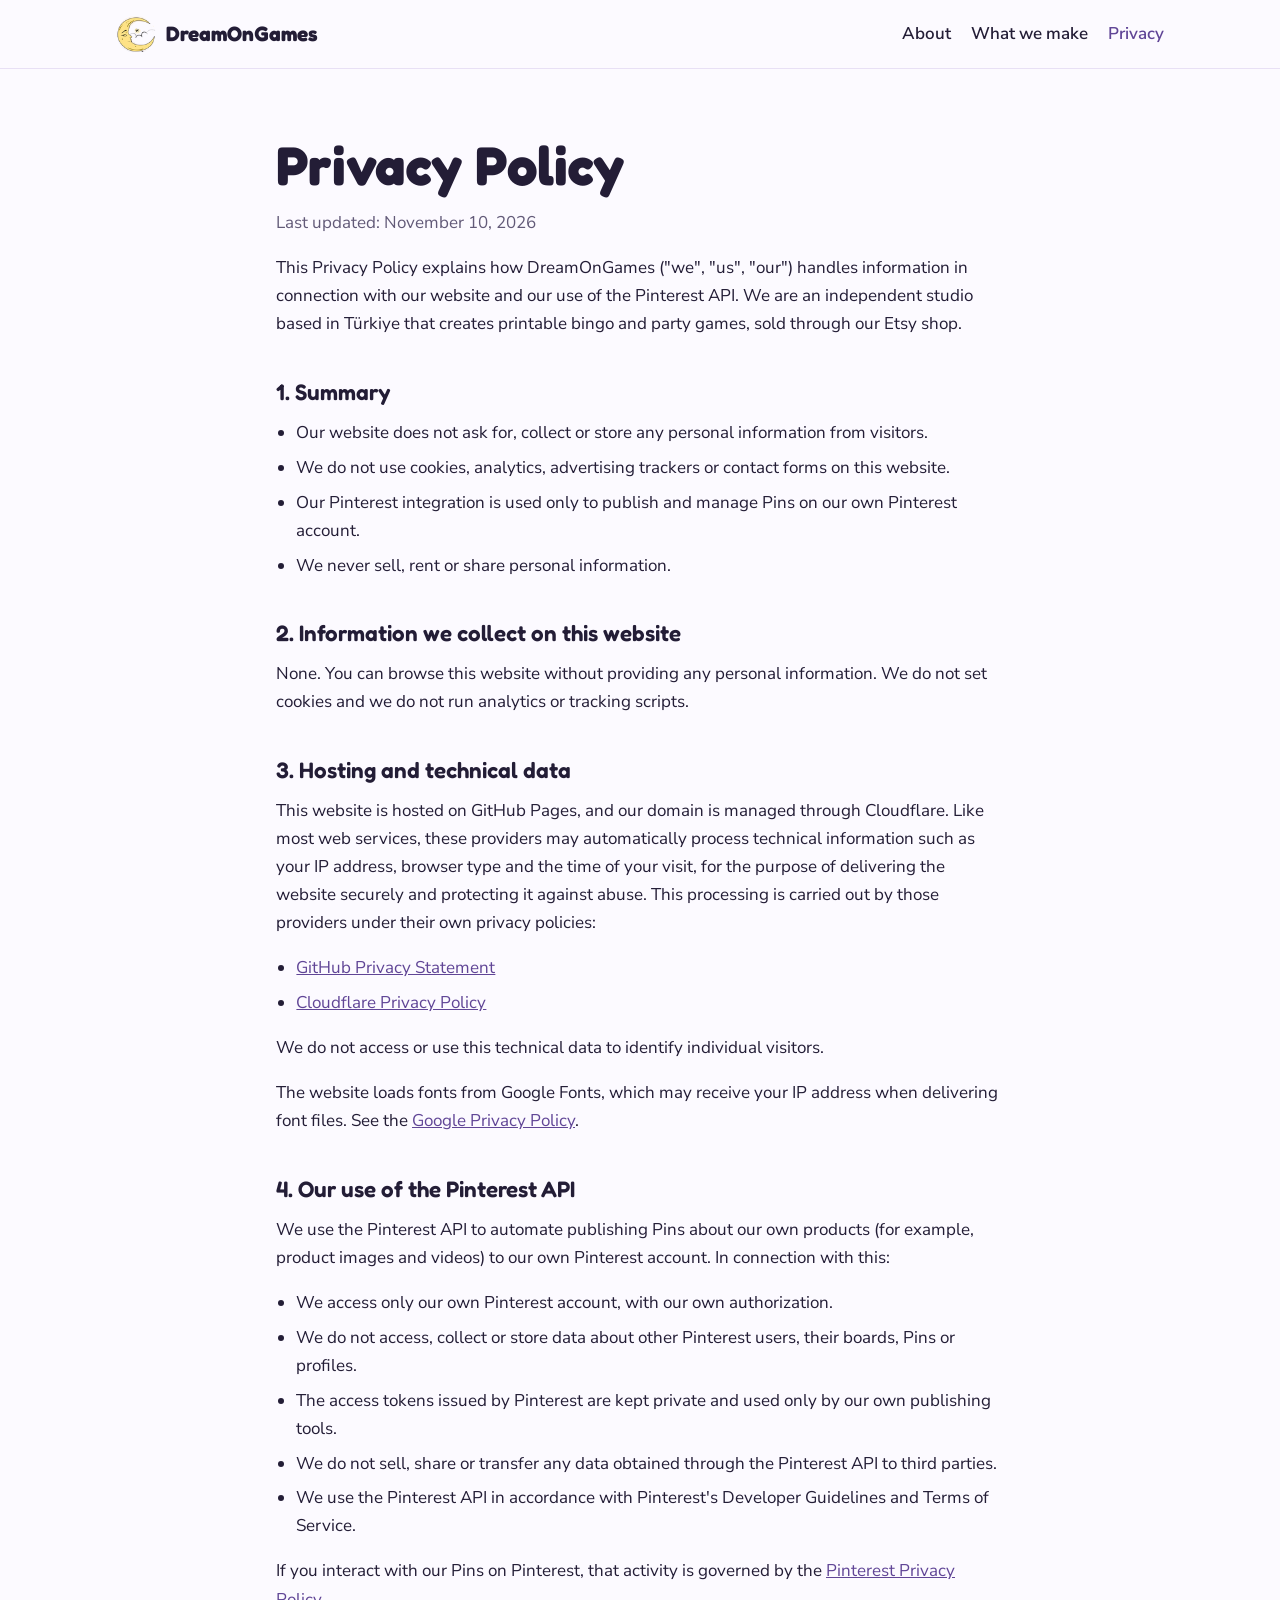
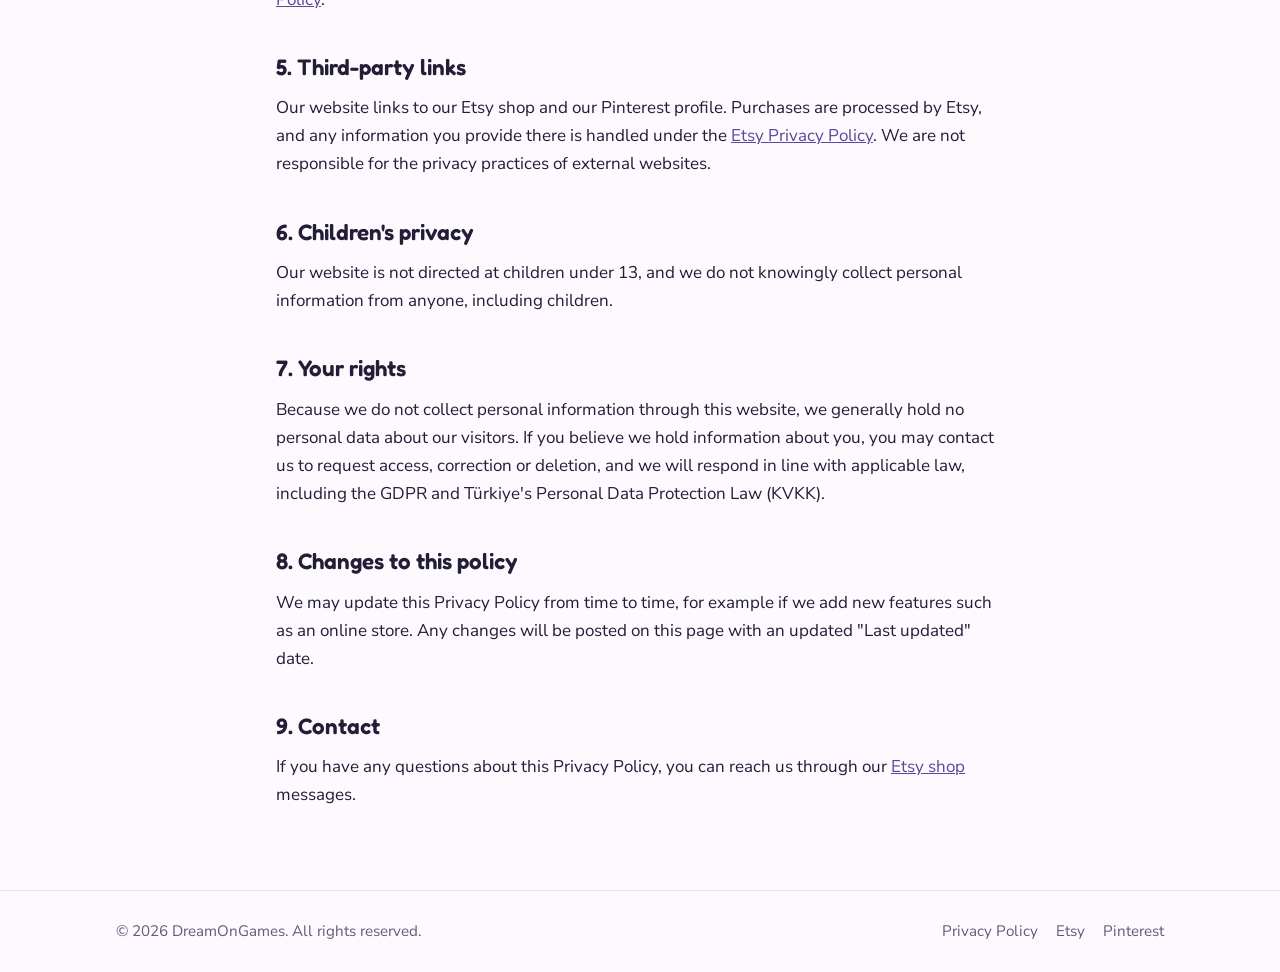
==== privacy.html @ ca30cf98 "Initial commit" ====
<!doctype html>
<html lang="en">
<head>
  <meta charset="utf-8">
  <meta name="viewport" content="width=device-width, initial-scale=1">
  <title>Privacy Policy — DreamOnGames</title>
  <meta name="description" content="Privacy Policy for the DreamOnGames website and our Pinterest integration.">
  <link rel="preconnect" href="https://fonts.googleapis.com">
  <link rel="preconnect" href="https://fonts.gstatic.com" crossorigin>
  <link href="https://fonts.googleapis.com/css2?family=Fredoka:wght@500;600;700&family=Nunito+Sans:wght@400;600;700&display=swap" rel="stylesheet">
  <link rel="stylesheet" href="assets/style.css">
  <link rel="icon" type="image/png" href="assets/favicon.png">
  <link rel="apple-touch-icon" href="assets/apple-touch-icon.png">
  <meta property="og:title" content="DreamOnGames">
  <meta property="og:description" content="Printable bingo and party games for family nights, classrooms, showers and celebrations.">
  <meta property="og:image" content="assets/logo-large.png">
  <meta name="theme-color" content="#fcfaff">
</head>
<body>
  <header class="site-header">
    <div class="container header-inner">
      <a class="brand" href="index.html">
        <img src="assets/favicon.png" alt="" class="brand-icon" width="40" height="40">
        <span class="brand-name">DreamOnGames</span>
      </a>
      <nav class="nav">
        <a href="index.html#about">About</a>
        <a href="index.html#what-we-make">What we make</a>
        <a href="privacy.html" aria-current="page">Privacy</a>
      </nav>
    </div>
  </header>

  <main class="section">
    <article class="container narrow policy">
      <h1>Privacy Policy</h1>
      <p class="muted">Last updated: November 10, 2026</p>

      <p>This Privacy Policy explains how DreamOnGames ("we", "us", "our") handles information in connection with our website and our use of the Pinterest API. We are an independent studio based in Türkiye that creates printable bingo and party games, sold through our Etsy shop.</p>

      <h2>1. Summary</h2>
      <ul>
        <li>Our website does not ask for, collect or store any personal information from visitors.</li>
        <li>We do not use cookies, analytics, advertising trackers or contact forms on this website.</li>
        <li>Our Pinterest integration is used only to publish and manage Pins on our own Pinterest account.</li>
        <li>We never sell, rent or share personal information.</li>
      </ul>

      <h2>2. Information we collect on this website</h2>
      <p>None. You can browse this website without providing any personal information. We do not set cookies and we do not run analytics or tracking scripts.</p>

      <h2>3. Hosting and technical data</h2>
      <p>This website is hosted on GitHub Pages, and our domain is managed through Cloudflare. Like most web services, these providers may automatically process technical information such as your IP address, browser type and the time of your visit, for the purpose of delivering the website securely and protecting it against abuse. This processing is carried out by those providers under their own privacy policies:</p>
      <ul>
        <li><a href="https://docs.github.com/en/site-policy/privacy-policies/github-general-privacy-statement" target="_blank" rel="noopener">GitHub Privacy Statement</a></li>
        <li><a href="https://www.cloudflare.com/privacypolicy/" target="_blank" rel="noopener">Cloudflare Privacy Policy</a></li>
      </ul>
      <p>We do not access or use this technical data to identify individual visitors.</p>
      <p>The website loads fonts from Google Fonts, which may receive your IP address when delivering font files. See the <a href="https://policies.google.com/privacy" target="_blank" rel="noopener">Google Privacy Policy</a>.</p>

      <h2>4. Our use of the Pinterest API</h2>
      <p>We use the Pinterest API to automate publishing Pins about our own products (for example, product images and videos) to our own Pinterest account. In connection with this:</p>
      <ul>
        <li>We access only our own Pinterest account, with our own authorization.</li>
        <li>We do not access, collect or store data about other Pinterest users, their boards, Pins or profiles.</li>
        <li>The access tokens issued by Pinterest are kept private and used only by our own publishing tools.</li>
        <li>We do not sell, share or transfer any data obtained through the Pinterest API to third parties.</li>
        <li>We use the Pinterest API in accordance with Pinterest's Developer Guidelines and Terms of Service.</li>
      </ul>
      <p>If you interact with our Pins on Pinterest, that activity is governed by the <a href="https://policy.pinterest.com/privacy-policy" target="_blank" rel="noopener">Pinterest Privacy Policy</a>.</p>

      <h2>5. Third-party links</h2>
      <p>Our website links to our Etsy shop and our Pinterest profile. Purchases are processed by Etsy, and any information you provide there is handled under the <a href="https://www.etsy.com/legal/privacy" target="_blank" rel="noopener">Etsy Privacy Policy</a>. We are not responsible for the privacy practices of external websites.</p>

      <h2>6. Children's privacy</h2>
      <p>Our website is not directed at children under 13, and we do not knowingly collect personal information from anyone, including children.</p>

      <h2>7. Your rights</h2>
      <p>Because we do not collect personal information through this website, we generally hold no personal data about our visitors. If you believe we hold information about you, you may contact us to request access, correction or deletion, and we will respond in line with applicable law, including the GDPR and Türkiye's Personal Data Protection Law (KVKK).</p>

      <h2>8. Changes to this policy</h2>
      <p>We may update this Privacy Policy from time to time, for example if we add new features such as an online store. Any changes will be posted on this page with an updated "Last updated" date.</p>

      <h2>9. Contact</h2>
      <!-- Domain alındıktan sonra burayı güncelle: <a href="mailto:hello@dreamon.games">hello@dreamon.games</a> -->
      <p>If you have any questions about this Privacy Policy, you can reach us through our <a href="https://www.etsy.com/shop/DreamOnGames" target="_blank" rel="noopener">Etsy shop</a> messages.</p>
    </article>
  </main>

  <footer class="site-footer">
    <div class="container footer-inner">
      <p>© 2026 DreamOnGames. All rights reserved.</p>
      <nav class="footer-nav">
        <a href="privacy.html">Privacy Policy</a>
        <a href="https://www.etsy.com/shop/DreamOnGames" target="_blank" rel="noopener">Etsy</a>
        <a href="https://tr.pinterest.com/dreamongames1/" target="_blank" rel="noopener">Pinterest</a>
      </nav>
    </div>
  </footer>
</body>
</html>
---- assets/style.css ----
/* DreamOnGames — site styles */
:root {
  --bg: #fcfaff;
  --bg-alt: #f1ecfb;
  --surface: #ffffff;
  --text: #231d36;
  --muted: #625a78;
  --primary: #7a5bb5;
  --primary-dark: #604596;
  --accent-1: #fbe08a;
  --accent-2: #b8d3f5;
  --accent-3: #e3d4f7;
  --border: #e8e0f5;
  --radius: 18px;
  --shadow: 0 10px 30px rgba(35, 29, 54, 0.08);
  --font-head: "Fredoka", "Trebuchet MS", sans-serif;
  --font-body: "Nunito Sans", system-ui, -apple-system, "Segoe UI", sans-serif;
}

* { box-sizing: border-box; }
html { scroll-behavior: smooth; }
body {
  margin: 0;
  background: var(--bg);
  color: var(--text);
  font-family: var(--font-body);
  font-size: 17px;
  line-height: 1.65;
  -webkit-font-smoothing: antialiased;
}
img { max-width: 100%; height: auto; }
a { color: var(--primary-dark); }
h1, h2, h3 { font-family: var(--font-head); line-height: 1.2; margin: 0 0 0.6em; }
h1 { font-size: clamp(2.1rem, 5vw, 3.4rem); font-weight: 700; }
h2 { font-size: clamp(1.6rem, 3.5vw, 2.2rem); font-weight: 600; }
h3 { font-size: 1.3rem; font-weight: 600; }
p { margin: 0 0 1em; }

.container { width: 100%; max-width: 1080px; margin: 0 auto; padding: 0 16px; }
.narrow { max-width: 760px; }
.center { text-align: center; }
.muted { color: var(--muted); }

/* Header */
.site-header {
  position: sticky; top: 0; z-index: 10;
  background: rgba(252, 250, 255, 0.92);
  backdrop-filter: blur(8px);
  border-bottom: 1px solid var(--border);
}
.header-inner { display: flex; align-items: center; justify-content: space-between; gap: 16px; padding-top: 14px; padding-bottom: 14px; }
.brand { display: flex; align-items: center; gap: 10px; text-decoration: none; color: var(--text); }
.brand-name { font-family: var(--font-head); font-weight: 700; font-size: 1.3rem; }
.brand-icon { width: 40px; height: 40px; display: block; }
.nav { display: flex; gap: 20px; }
.nav a { color: var(--text); text-decoration: none; font-weight: 600; }
.nav a:hover, .nav a[aria-current="page"] { color: var(--primary-dark); }

/* Buttons */
.cta-row { display: flex; flex-wrap: wrap; gap: 12px; margin-top: 8px; }
.center-row { justify-content: center; }
.btn {
  display: inline-block; padding: 13px 24px; border-radius: 999px;
  font-weight: 700; text-decoration: none; transition: transform .15s ease, background .15s ease;
}
.btn:hover { transform: translateY(-2px); }
.btn-primary { background: var(--primary); color: #fff; box-shadow: 0 6px 18px rgba(122, 91, 181, 0.30); }
.btn-primary:hover { background: var(--primary-dark); }
.btn-ghost { background: var(--surface); color: var(--text); border: 2px solid var(--border); }

/* Hero */
.hero { padding: 56px 0 72px; overflow: hidden; isolation: isolate; }
.hero-inner { display: grid; grid-template-columns: 1.1fr 0.9fr; gap: 48px; align-items: center; }
.eyebrow { text-transform: uppercase; letter-spacing: 0.12em; font-size: 0.8rem; font-weight: 700; color: var(--primary-dark); margin-bottom: 0.8em; }
.lead { font-size: 1.15rem; color: var(--muted); max-width: 34em; }
.highlight { background: linear-gradient(transparent 62%, var(--accent-1) 62%); padding: 0 4px; }

.hero-art { justify-self: center; position: relative; }
.hero-art::before {
  content: ""; position: absolute; inset: 8% 4%; z-index: -1; border-radius: 50%;
  background: radial-gradient(circle, rgba(184, 211, 245, 0.55), rgba(227, 212, 247, 0.35) 55%, transparent 72%);
}
.hero-art img { display: block; width: 100%; max-width: 520px; height: auto; }

/* Sections */
.section { padding: 64px 0; }
.section-alt { background: var(--bg-alt); }
.cards { display: grid; grid-template-columns: repeat(3, 1fr); gap: 20px; margin-top: 28px; }
.card { background: var(--surface); border-radius: var(--radius); padding: 28px; box-shadow: var(--shadow); }
.card p { color: var(--muted); margin: 0; }
.card-icon { font-size: 2rem; margin-bottom: 10px; }

/* Policy page */
.policy h1 { margin-bottom: 0.2em; }
.policy h2 { font-size: 1.4rem; margin-top: 1.8em; }
.policy ul { padding-left: 1.2em; margin: 0 0 1em; }
.policy li { margin-bottom: 0.4em; }

/* Footer */
.site-footer { border-top: 1px solid var(--border); padding: 28px 0; font-size: 0.95rem; color: var(--muted); }
.footer-inner { display: flex; flex-wrap: wrap; justify-content: space-between; align-items: center; gap: 12px; }
.footer-inner p { margin: 0; }
.footer-nav { display: flex; gap: 18px; }
.footer-nav a { color: var(--muted); text-decoration: none; }
.footer-nav a:hover { color: var(--primary-dark); }

/* Responsive */
@media (max-width: 820px) {
  .hero { padding: 40px 0 56px; }
  .hero-inner { grid-template-columns: 1fr; gap: 24px; }
  .hero-art { order: -1; }
  .hero-art img { max-width: 340px; }
  .cards { grid-template-columns: 1fr; }
}
@media (max-width: 520px) {
  .nav { gap: 14px; font-size: 0.95rem; }
  .nav a[href="#what-we-make"], .nav a[href="index.html#what-we-make"] { display: none; }
  .brand-name { font-size: 1.1rem; }
}
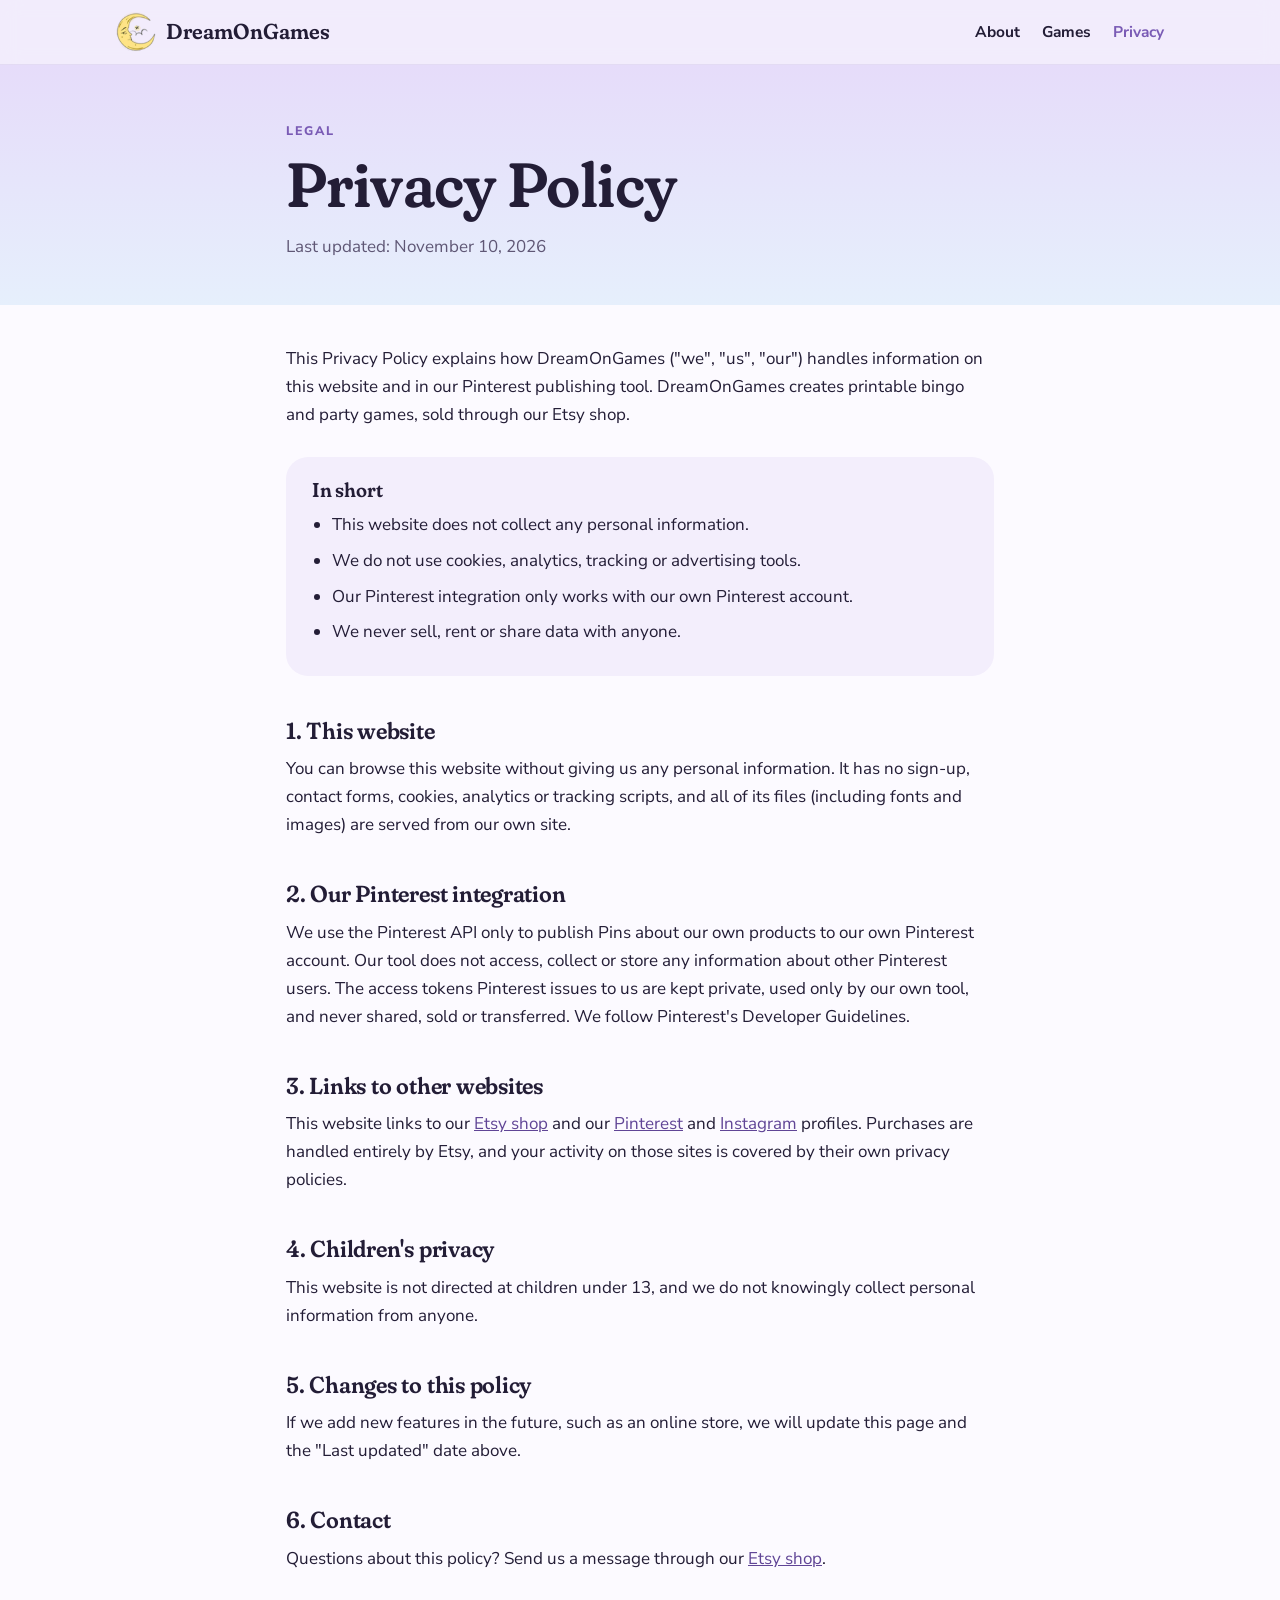
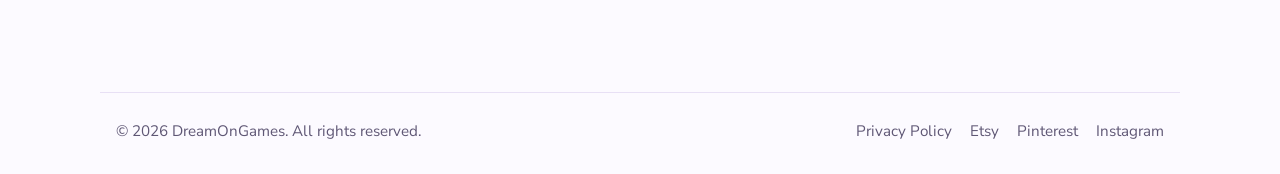
==== commit d40ad74f: "Final Version Version updated" ====
--- a/privacy.html
+++ b/privacy.html
@@ -5,16 +5,12 @@
   <meta name="viewport" content="width=device-width, initial-scale=1">
   <title>Privacy Policy — DreamOnGames</title>
   <meta name="description" content="Privacy Policy for the DreamOnGames website and our Pinterest integration.">
-  <link rel="preconnect" href="https://fonts.googleapis.com">
-  <link rel="preconnect" href="https://fonts.gstatic.com" crossorigin>
-  <link href="https://fonts.googleapis.com/css2?family=Fredoka:wght@500;600;700&family=Nunito+Sans:wght@400;600;700&display=swap" rel="stylesheet">
+  <link rel="preload" href="assets/fonts/fraunces.woff2" as="font" type="font/woff2" crossorigin>
+  <link rel="preload" href="assets/fonts/nunito-sans.woff2" as="font" type="font/woff2" crossorigin>
   <link rel="stylesheet" href="assets/style.css">
   <link rel="icon" type="image/png" href="assets/favicon.png">
   <link rel="apple-touch-icon" href="assets/apple-touch-icon.png">
-  <meta property="og:title" content="DreamOnGames">
-  <meta property="og:description" content="Printable bingo and party games for family nights, classrooms, showers and celebrations.">
-  <meta property="og:image" content="assets/logo-large.png">
-  <meta name="theme-color" content="#fcfaff">
+  <meta name="theme-color" content="#ebe4fb">
 </head>
 <body>
   <header class="site-header">
@@ -25,66 +21,54 @@
       </a>
       <nav class="nav">
         <a href="index.html#about">About</a>
-        <a href="index.html#what-we-make">What we make</a>
+        <a href="index.html#games">Games</a>
         <a href="privacy.html" aria-current="page">Privacy</a>
       </nav>
     </div>
   </header>
 
-  <main class="section">
-    <article class="container narrow policy">
-      <h1>Privacy Policy</h1>
-      <p class="muted">Last updated: November 10, 2026</p>
+  <main>
+    <section class="page-head">
+      <div class="container narrow">
+        <p class="eyebrow">Legal</p>
+        <h1>Privacy Policy</h1>
+        <p class="muted">Last updated: November 10, 2026</p>
+      </div>
+    </section>
 
-      <p>This Privacy Policy explains how DreamOnGames ("we", "us", "our") handles information in connection with our website and our use of the Pinterest API. We are an independent studio based in Türkiye that creates printable bingo and party games, sold through our Etsy shop.</p>
+    <section class="section section-tight">
+      <article class="container narrow policy">
+        <p>This Privacy Policy explains how DreamOnGames ("we", "us", "our") handles information on this website and in our Pinterest publishing tool. DreamOnGames creates printable bingo and party games, sold through our Etsy shop.</p>
 
-      <h2>1. Summary</h2>
-      <ul>
-        <li>Our website does not ask for, collect or store any personal information from visitors.</li>
-        <li>We do not use cookies, analytics, advertising trackers or contact forms on this website.</li>
-        <li>Our Pinterest integration is used only to publish and manage Pins on our own Pinterest account.</li>
-        <li>We never sell, rent or share personal information.</li>
-      </ul>
+        <div class="policy-summary">
+          <h2>In short</h2>
+          <ul>
+            <li>This website does not collect any personal information.</li>
+            <li>We do not use cookies, analytics, tracking or advertising tools.</li>
+            <li>Our Pinterest integration only works with our own Pinterest account.</li>
+            <li>We never sell, rent or share data with anyone.</li>
+          </ul>
+        </div>
 
-      <h2>2. Information we collect on this website</h2>
-      <p>None. You can browse this website without providing any personal information. We do not set cookies and we do not run analytics or tracking scripts.</p>
+        <h2>1. This website</h2>
+        <p>You can browse this website without giving us any personal information. It has no sign-up, contact forms, cookies, analytics or tracking scripts, and all of its files (including fonts and images) are served from our own site.</p>
 
-      <h2>3. Hosting and technical data</h2>
-      <p>This website is hosted on GitHub Pages, and our domain is managed through Cloudflare. Like most web services, these providers may automatically process technical information such as your IP address, browser type and the time of your visit, for the purpose of delivering the website securely and protecting it against abuse. This processing is carried out by those providers under their own privacy policies:</p>
-      <ul>
-        <li><a href="https://docs.github.com/en/site-policy/privacy-policies/github-general-privacy-statement" target="_blank" rel="noopener">GitHub Privacy Statement</a></li>
-        <li><a href="https://www.cloudflare.com/privacypolicy/" target="_blank" rel="noopener">Cloudflare Privacy Policy</a></li>
-      </ul>
-      <p>We do not access or use this technical data to identify individual visitors.</p>
-      <p>The website loads fonts from Google Fonts, which may receive your IP address when delivering font files. See the <a href="https://policies.google.com/privacy" target="_blank" rel="noopener">Google Privacy Policy</a>.</p>
+        <h2>2. Our Pinterest integration</h2>
+        <p>We use the Pinterest API only to publish Pins about our own products to our own Pinterest account. Our tool does not access, collect or store any information about other Pinterest users. The access tokens Pinterest issues to us are kept private, used only by our own tool, and never shared, sold or transferred. We follow Pinterest's Developer Guidelines.</p>
+        <h2>3. Links to other websites</h2>
+        <p>This website links to our <a href="https://www.etsy.com/shop/DreamOnGames" target="_blank" rel="noopener">Etsy shop</a> and our <a href="https://www.pinterest.com/dreamongames1/" target="_blank" rel="noopener">Pinterest</a> and <a href="https://www.instagram.com/dream_on_games" target="_blank" rel="noopener">Instagram</a> profiles. Purchases are handled entirely by Etsy, and your activity on those sites is covered by their own privacy policies.</p>
 
-      <h2>4. Our use of the Pinterest API</h2>
-      <p>We use the Pinterest API to automate publishing Pins about our own products (for example, product images and videos) to our own Pinterest account. In connection with this:</p>
-      <ul>
-        <li>We access only our own Pinterest account, with our own authorization.</li>
-        <li>We do not access, collect or store data about other Pinterest users, their boards, Pins or profiles.</li>
-        <li>The access tokens issued by Pinterest are kept private and used only by our own publishing tools.</li>
-        <li>We do not sell, share or transfer any data obtained through the Pinterest API to third parties.</li>
-        <li>We use the Pinterest API in accordance with Pinterest's Developer Guidelines and Terms of Service.</li>
-      </ul>
-      <p>If you interact with our Pins on Pinterest, that activity is governed by the <a href="https://policy.pinterest.com/privacy-policy" target="_blank" rel="noopener">Pinterest Privacy Policy</a>.</p>
+        <h2>4. Children's privacy</h2>
+        <p>This website is not directed at children under 13, and we do not knowingly collect personal information from anyone.</p>
 
-      <h2>5. Third-party links</h2>
-      <p>Our website links to our Etsy shop and our Pinterest profile. Purchases are processed by Etsy, and any information you provide there is handled under the <a href="https://www.etsy.com/legal/privacy" target="_blank" rel="noopener">Etsy Privacy Policy</a>. We are not responsible for the privacy practices of external websites.</p>
+        <h2>5. Changes to this policy</h2>
+        <p>If we add new features in the future, such as an online store, we will update this page and the "Last updated" date above.</p>
 
-      <h2>6. Children's privacy</h2>
-      <p>Our website is not directed at children under 13, and we do not knowingly collect personal information from anyone, including children.</p>
-
-      <h2>7. Your rights</h2>
-      <p>Because we do not collect personal information through this website, we generally hold no personal data about our visitors. If you believe we hold information about you, you may contact us to request access, correction or deletion, and we will respond in line with applicable law, including the GDPR and Türkiye's Personal Data Protection Law (KVKK).</p>
-
-      <h2>8. Changes to this policy</h2>
-      <p>We may update this Privacy Policy from time to time, for example if we add new features such as an online store. Any changes will be posted on this page with an updated "Last updated" date.</p>
-
-      <h2>9. Contact</h2>
-      <!-- Domain alındıktan sonra burayı güncelle: <a href="mailto:hello@dreamon.games">hello@dreamon.games</a> -->
-      <p>If you have any questions about this Privacy Policy, you can reach us through our <a href="https://www.etsy.com/shop/DreamOnGames" target="_blank" rel="noopener">Etsy shop</a> messages.</p>
-    </article>
+        <h2>6. Contact</h2>
+        <!-- Domain alındıktan sonra burayı güncelle: <a href="mailto:hello@dreamon.games">hello@dreamon.games</a> -->
+        <p>Questions about this policy? Send us a message through our <a href="https://www.etsy.com/shop/DreamOnGames" target="_blank" rel="noopener">Etsy shop</a>.</p>
+      </article>
+    </section>
   </main>
 
   <footer class="site-footer">
@@ -93,7 +77,8 @@
       <nav class="footer-nav">
         <a href="privacy.html">Privacy Policy</a>
         <a href="https://www.etsy.com/shop/DreamOnGames" target="_blank" rel="noopener">Etsy</a>
-        <a href="https://tr.pinterest.com/dreamongames1/" target="_blank" rel="noopener">Pinterest</a>
+        <a href="https://www.pinterest.com/dreamongames1/" target="_blank" rel="noopener">Pinterest</a>
+        <a href="https://www.instagram.com/dream_on_games" target="_blank" rel="noopener">Instagram</a>
       </nav>
     </div>
   </footer>
--- a/assets/style.css
+++ b/assets/style.css
@@ -1,19 +1,39 @@
 /* DreamOnGames — site styles */
+
+/* ---------- Fonts (kendi sunucumuzdan, Google'a bağlantı yok) ---------- */
+@font-face {
+  font-family: "Fraunces";
+  src: url("fonts/fraunces.woff2") format("woff2");
+  font-weight: 400 700; font-style: normal; font-display: swap;
+}
+@font-face {
+  font-family: "Fraunces";
+  src: url("fonts/fraunces-italic.woff2") format("woff2");
+  font-weight: 400 700; font-style: italic; font-display: swap;
+}
+@font-face {
+  font-family: "Nunito Sans";
+  src: url("fonts/nunito-sans.woff2") format("woff2");
+  font-weight: 200 1000; font-style: normal; font-display: swap;
+}
+
+/* ---------- Renkler ve temel değerler ---------- */
 :root {
   --bg: #fcfaff;
-  --bg-alt: #f1ecfb;
+  --bg-alt: #f3eefc;
   --surface: #ffffff;
   --text: #231d36;
-  --muted: #625a78;
+  --muted: #5f5775;
   --primary: #7a5bb5;
   --primary-dark: #604596;
-  --accent-1: #fbe08a;
-  --accent-2: #b8d3f5;
-  --accent-3: #e3d4f7;
+  --lavender: #e6dcfa;
+  --sky: #d9e8fb;
+  --butter: #fdeeb4;
+  --star: #fbe08a;
   --border: #e8e0f5;
-  --radius: 18px;
-  --shadow: 0 10px 30px rgba(35, 29, 54, 0.08);
-  --font-head: "Fredoka", "Trebuchet MS", sans-serif;
+  --radius: 22px;
+  --shadow: 0 12px 34px rgba(74, 56, 120, 0.10);
+  --font-head: "Fraunces", Georgia, "Times New Roman", serif;
   --font-body: "Nunito Sans", system-ui, -apple-system, "Segoe UI", sans-serif;
 }
 
@@ -30,90 +50,197 @@
 }
 img { max-width: 100%; height: auto; }
 a { color: var(--primary-dark); }
-h1, h2, h3 { font-family: var(--font-head); line-height: 1.2; margin: 0 0 0.6em; }
-h1 { font-size: clamp(2.1rem, 5vw, 3.4rem); font-weight: 700; }
-h2 { font-size: clamp(1.6rem, 3.5vw, 2.2rem); font-weight: 600; }
-h3 { font-size: 1.3rem; font-weight: 600; }
+h1, h2, h3 { font-family: var(--font-head); font-weight: 600; line-height: 1.12; margin: 0 0 0.5em; letter-spacing: -0.01em; }
+h1 { font-size: clamp(2.4rem, 5.4vw, 3.9rem); }
+h2 { font-size: clamp(1.8rem, 3.6vw, 2.5rem); }
+h3 { font-size: 1.4rem; }
+h1 em, h2 em { font-style: italic; font-weight: 500; color: var(--primary); }
 p { margin: 0 0 1em; }
 
 .container { width: 100%; max-width: 1080px; margin: 0 auto; padding: 0 16px; }
-.narrow { max-width: 760px; }
+.narrow { max-width: 740px; }
 .center { text-align: center; }
 .muted { color: var(--muted); }
-
-/* Header */
+.eyebrow {
+  text-transform: uppercase; letter-spacing: 0.14em; font-size: 0.78rem; font-weight: 800;
+  color: var(--primary); margin-bottom: 0.7em;
+}
+
+/* ---------- Üst menü ---------- */
 .site-header {
-  position: sticky; top: 0; z-index: 10;
-  background: rgba(252, 250, 255, 0.92);
-  backdrop-filter: blur(8px);
-  border-bottom: 1px solid var(--border);
-}
-.header-inner { display: flex; align-items: center; justify-content: space-between; gap: 16px; padding-top: 14px; padding-bottom: 14px; }
+  position: sticky; top: 0; z-index: 20;
+  background: rgba(240, 234, 252, 0.82);
+  backdrop-filter: blur(10px); -webkit-backdrop-filter: blur(10px);
+  border-bottom: 1px solid rgba(122, 91, 181, 0.12);
+}
+.header-inner { display: flex; align-items: center; justify-content: space-between; gap: 16px; padding-top: 12px; padding-bottom: 12px; }
 .brand { display: flex; align-items: center; gap: 10px; text-decoration: none; color: var(--text); }
-.brand-name { font-family: var(--font-head); font-weight: 700; font-size: 1.3rem; }
 .brand-icon { width: 40px; height: 40px; display: block; }
-.nav { display: flex; gap: 20px; }
-.nav a { color: var(--text); text-decoration: none; font-weight: 600; }
-.nav a:hover, .nav a[aria-current="page"] { color: var(--primary-dark); }
-
-/* Buttons */
-.cta-row { display: flex; flex-wrap: wrap; gap: 12px; margin-top: 8px; }
+.brand-name { font-family: var(--font-head); font-weight: 600; font-size: 1.35rem; }
+.nav { display: flex; gap: 22px; }
+.nav a { color: var(--text); text-decoration: none; font-weight: 700; font-size: 0.97rem; }
+.nav a:hover, .nav a[aria-current="page"] { color: var(--primary); }
+
+/* ---------- Butonlar ---------- */
+.cta-row { display: flex; flex-wrap: wrap; gap: 12px; margin-top: 10px; }
 .center-row { justify-content: center; }
 .btn {
-  display: inline-block; padding: 13px 24px; border-radius: 999px;
-  font-weight: 700; text-decoration: none; transition: transform .15s ease, background .15s ease;
+  display: inline-block; padding: 13px 26px; border-radius: 999px;
+  font-weight: 800; text-decoration: none; transition: transform .15s ease, background .15s ease, box-shadow .15s ease;
 }
 .btn:hover { transform: translateY(-2px); }
-.btn-primary { background: var(--primary); color: #fff; box-shadow: 0 6px 18px rgba(122, 91, 181, 0.30); }
+.btn-primary { background: var(--primary); color: #fff; box-shadow: 0 8px 20px rgba(122, 91, 181, 0.30); }
 .btn-primary:hover { background: var(--primary-dark); }
-.btn-ghost { background: var(--surface); color: var(--text); border: 2px solid var(--border); }
-
-/* Hero */
-.hero { padding: 56px 0 72px; overflow: hidden; isolation: isolate; }
-.hero-inner { display: grid; grid-template-columns: 1.1fr 0.9fr; gap: 48px; align-items: center; }
-.eyebrow { text-transform: uppercase; letter-spacing: 0.12em; font-size: 0.8rem; font-weight: 700; color: var(--primary-dark); margin-bottom: 0.8em; }
-.lead { font-size: 1.15rem; color: var(--muted); max-width: 34em; }
-.highlight { background: linear-gradient(transparent 62%, var(--accent-1) 62%); padding: 0 4px; }
-
-.hero-art { justify-self: center; position: relative; }
-.hero-art::before {
-  content: ""; position: absolute; inset: 8% 4%; z-index: -1; border-radius: 50%;
-  background: radial-gradient(circle, rgba(184, 211, 245, 0.55), rgba(227, 212, 247, 0.35) 55%, transparent 72%);
-}
-.hero-art img { display: block; width: 100%; max-width: 520px; height: auto; }
-
-/* Sections */
-.section { padding: 64px 0; }
-.section-alt { background: var(--bg-alt); }
-.cards { display: grid; grid-template-columns: repeat(3, 1fr); gap: 20px; margin-top: 28px; }
-.card { background: var(--surface); border-radius: var(--radius); padding: 28px; box-shadow: var(--shadow); }
+.btn-ghost { background: rgba(255, 255, 255, 0.75); color: var(--text); border: 2px solid rgba(122, 91, 181, 0.18); }
+.btn-ghost:hover { background: #fff; }
+
+/* ---------- Hero: pastel gece gökyüzü ---------- */
+.hero {
+  position: relative; overflow: hidden; isolation: isolate;
+  padding: 64px 0 150px;
+  background:
+    radial-gradient(ellipse 60% 55% at 78% 45%, rgba(255, 255, 255, 0.65), transparent 70%),
+    linear-gradient(180deg, #e6dcfa 0%, #e3e6fb 45%, #e6effc 75%, #fbf1ea 100%);
+}
+.hero-inner { position: relative; z-index: 2; display: grid; grid-template-columns: 1.05fr 0.95fr; gap: 40px; align-items: center; }
+.lead { font-size: 1.15rem; color: var(--muted); max-width: 33em; }
+.hero-art { justify-self: center; }
+.hero-art img { display: block; width: 100%; max-width: 520px; height: auto; filter: drop-shadow(0 18px 30px rgba(74, 56, 120, 0.12)); }
+
+/* yıldızlar (logodaki dört köşeli yıldızlar gibi) */
+.sky { position: absolute; inset: 0; z-index: 1; pointer-events: none; }
+.spark { position: absolute; width: 22px; height: 22px; fill: var(--star); stroke: var(--text); stroke-width: 1.4; stroke-linejoin: round; animation: twinkle 4s ease-in-out infinite; }
+.s1 { top: 14%; left: 4%; width: 18px; height: 18px; animation-delay: 0s; }
+.s2 { top: 9%; left: 46%; width: 14px; height: 14px; animation-delay: 1.2s; }
+.s3 { top: 84%; left: 50%; width: 20px; height: 20px; animation-delay: 2.1s; }
+.s4 { top: 12%; right: 5%; width: 24px; height: 24px; animation-delay: 0.6s; }
+.s5 { top: 86%; left: 3%; width: 13px; height: 13px; animation-delay: 2.8s; }
+.dot { position: absolute; width: 6px; height: 6px; border-radius: 50%; background: #fff; box-shadow: 0 0 8px 2px rgba(251, 224, 138, 0.9); animation: twinkle 3.2s ease-in-out infinite; }
+.d1 { top: 22%; left: 28%; animation-delay: .4s; }
+.d2 { top: 40%; left: 52%; animation-delay: 1.5s; }
+.d3 { top: 30%; right: 22%; animation-delay: 2.4s; }
+.d4 { top: 80%; right: 12%; animation-delay: .9s; }
+.d5 { top: 52%; left: 2%; animation-delay: 1.9s; }
+.d6 { top: 6%; left: 70%; animation-delay: 2.9s; }
+@keyframes twinkle {
+  0%, 100% { opacity: 1; transform: scale(1); }
+  50% { opacity: 0.45; transform: scale(0.8); }
+}
+
+/* bulut kenarı */
+.cloud-edge { position: absolute; left: 0; right: 0; bottom: -1px; width: 100%; height: 110px; z-index: 1; display: block; }
+.c-back { fill: #ffffff; opacity: 0.55; }
+.c-front { fill: var(--bg); }
+
+/* ---------- Bölümler ---------- */
+.section { padding: 72px 0; }
+.section-tight { padding-top: 40px; }
+.section-alt { background: var(--bg-alt); border-radius: 40px; margin: 0 12px; }
+#about p:not(.eyebrow) { font-size: 1.1rem; }
+
+.cards { display: grid; grid-template-columns: repeat(3, 1fr); gap: 22px; margin-top: 30px; }
+.card {
+  background: var(--surface); border-radius: var(--radius); padding: 30px 28px; box-shadow: var(--shadow);
+  border: 1px solid var(--border); transition: transform .2s ease;
+}
+.card:hover { transform: translateY(-4px); }
 .card p { color: var(--muted); margin: 0; }
-.card-icon { font-size: 2rem; margin-bottom: 10px; }
-
-/* Policy page */
-.policy h1 { margin-bottom: 0.2em; }
-.policy h2 { font-size: 1.4rem; margin-top: 1.8em; }
+.card h3 {
+  font-style: italic; font-weight: 500; color: var(--primary);
+  font-size: clamp(1.7rem, 2.6vw, 2rem); margin-bottom: 0.4em;
+}
+
+.cta-panel {
+  text-align: center; padding: 52px 24px; border-radius: 36px;
+  background: linear-gradient(135deg, var(--lavender) 0%, var(--sky) 60%, #fbf1ea 100%);
+}
+.cta-panel p { color: var(--muted); max-width: 32em; margin-left: auto; margin-right: auto; }
+.cta-moon { width: 64px; height: 64px; display: block; margin: 0 auto 10px; }
+
+
+/* ---------- Hakkımızda: pastel gökyüzü ve bulutlar ---------- */
+.about-section {
+  padding: 130px 0 140px;
+  background: var(--bg) url("about-sky.webp") center / 100% 100% no-repeat;
+}
+.about-section .narrow { max-width: 660px; }
+
+/* ---------- Oyun galerisi ---------- */
+.section-intro { max-width: 34em; margin: 0 auto; }
+.games {
+  display: grid; grid-template-columns: repeat(3, 1fr); gap: 44px 36px;
+  margin: 40px auto 0; max-width: 940px;
+}
+.game { display: block; text-decoration: none; color: var(--text); text-align: center; }
+.game-paper {
+  display: block; background: #fff; padding: 8px; border-radius: 8px;
+  box-shadow: 0 2px 4px rgba(35, 29, 54, 0.06), 0 16px 32px rgba(74, 56, 120, 0.14);
+  transition: transform .25s ease, box-shadow .25s ease;
+}
+.game-paper img { display: block; width: 100%; height: auto; border-radius: 4px; }
+.game:nth-child(3n+1) .game-paper { transform: rotate(-2deg); }
+.game:nth-child(3n+2) .game-paper { transform: rotate(1.2deg) translateY(10px); }
+.game:nth-child(3n+3) .game-paper { transform: rotate(-0.8deg); }
+.game:hover .game-paper, .game:focus-visible .game-paper {
+  transform: rotate(0) translateY(-6px);
+  box-shadow: 0 2px 4px rgba(35, 29, 54, 0.06), 0 24px 44px rgba(74, 56, 120, 0.22);
+}
+.game-title { display: block; font-family: var(--font-head); font-weight: 600; font-size: 1.2rem; margin-top: 18px; }
+.game:nth-child(3n+2) .game-title { margin-top: 28px; }
+.game-tag { display: block; color: var(--muted); font-size: 0.92rem; }
+.games-more { margin-top: 44px; }
+
+/* ---------- Gizlilik sayfası ---------- */
+.page-head {
+  padding: 56px 0 44px;
+  background: linear-gradient(180deg, #e6dcfa 0%, #e6effc 100%);
+}
+.page-head h1 { margin-bottom: 0.2em; }
+.page-head .muted { margin: 0; }
+.policy h2 { font-size: 1.45rem; margin-top: 1.8em; }
 .policy ul { padding-left: 1.2em; margin: 0 0 1em; }
-.policy li { margin-bottom: 0.4em; }
-
-/* Footer */
-.site-footer { border-top: 1px solid var(--border); padding: 28px 0; font-size: 0.95rem; color: var(--muted); }
-.footer-inner { display: flex; flex-wrap: wrap; justify-content: space-between; align-items: center; gap: 12px; }
+.policy li { margin-bottom: 0.45em; }
+.policy-summary {
+  background: var(--bg-alt); border-radius: var(--radius); padding: 22px 26px; margin: 28px 0 8px;
+}
+.policy-summary h2 { margin-top: 0; font-size: 1.25rem; }
+.policy-summary ul { margin-bottom: 0; }
+
+/* ---------- Alt bilgi ---------- */
+.site-footer { padding: 30px 0; font-size: 0.95rem; color: var(--muted); }
+.footer-inner { display: flex; flex-wrap: wrap; justify-content: space-between; align-items: center; gap: 12px; border-top: 1px solid var(--border); padding-top: 26px; }
 .footer-inner p { margin: 0; }
 .footer-nav { display: flex; gap: 18px; }
 .footer-nav a { color: var(--muted); text-decoration: none; }
-.footer-nav a:hover { color: var(--primary-dark); }
-
-/* Responsive */
+.footer-nav a:hover { color: var(--primary); }
+
+/* ---------- Mobil ---------- */
 @media (max-width: 820px) {
-  .hero { padding: 40px 0 56px; }
-  .hero-inner { grid-template-columns: 1fr; gap: 24px; }
+  .hero { padding: 36px 0 120px; }
+  .hero-inner { grid-template-columns: 1fr; gap: 20px; }
   .hero-art { order: -1; }
-  .hero-art img { max-width: 340px; }
+  .hero-art img { max-width: 330px; }
   .cards { grid-template-columns: 1fr; }
+  .games { grid-template-columns: repeat(2, 1fr); gap: 32px 20px; }
+  .game:nth-child(n) .game-paper { transform: rotate(0); }
+  .game:nth-child(odd) .game-paper { transform: rotate(-1.2deg); }
+  .game:nth-child(even) .game-paper { transform: rotate(1deg); }
+  .game:nth-child(n) .game-title { margin-top: 14px; font-size: 1.05rem; }
+  .about-section { padding: 90px 0 100px; background-size: 260% 100%; }
+  .section-alt { margin: 0 8px; border-radius: 28px; }
 }
 @media (max-width: 520px) {
-  .nav { gap: 14px; font-size: 0.95rem; }
-  .nav a[href="#what-we-make"], .nav a[href="index.html#what-we-make"] { display: none; }
-  .brand-name { font-size: 1.1rem; }
-}
+  .nav { gap: 14px; }
+  .nav a[href="#games"], .nav a[href="index.html#games"] { display: none; }
+  .brand-name { font-size: 1.15rem; }
+  .s1, .s3, .s5, .d2, .d5 { display: none; }
+  .cta-row .btn { text-align: center; padding-left: 16px; padding-right: 16px; }
+  .cta-row .btn-primary { flex-basis: 100%; }
+  .cta-row .btn-ghost { flex: 1; }
+}
+
+/* Hareket istemeyen kullanıcılar için animasyonları kapat */
+@media (prefers-reduced-motion: reduce) {
+  .spark, .dot { animation: none; }
+  .btn, .card, .game-paper { transition: none; }
+}
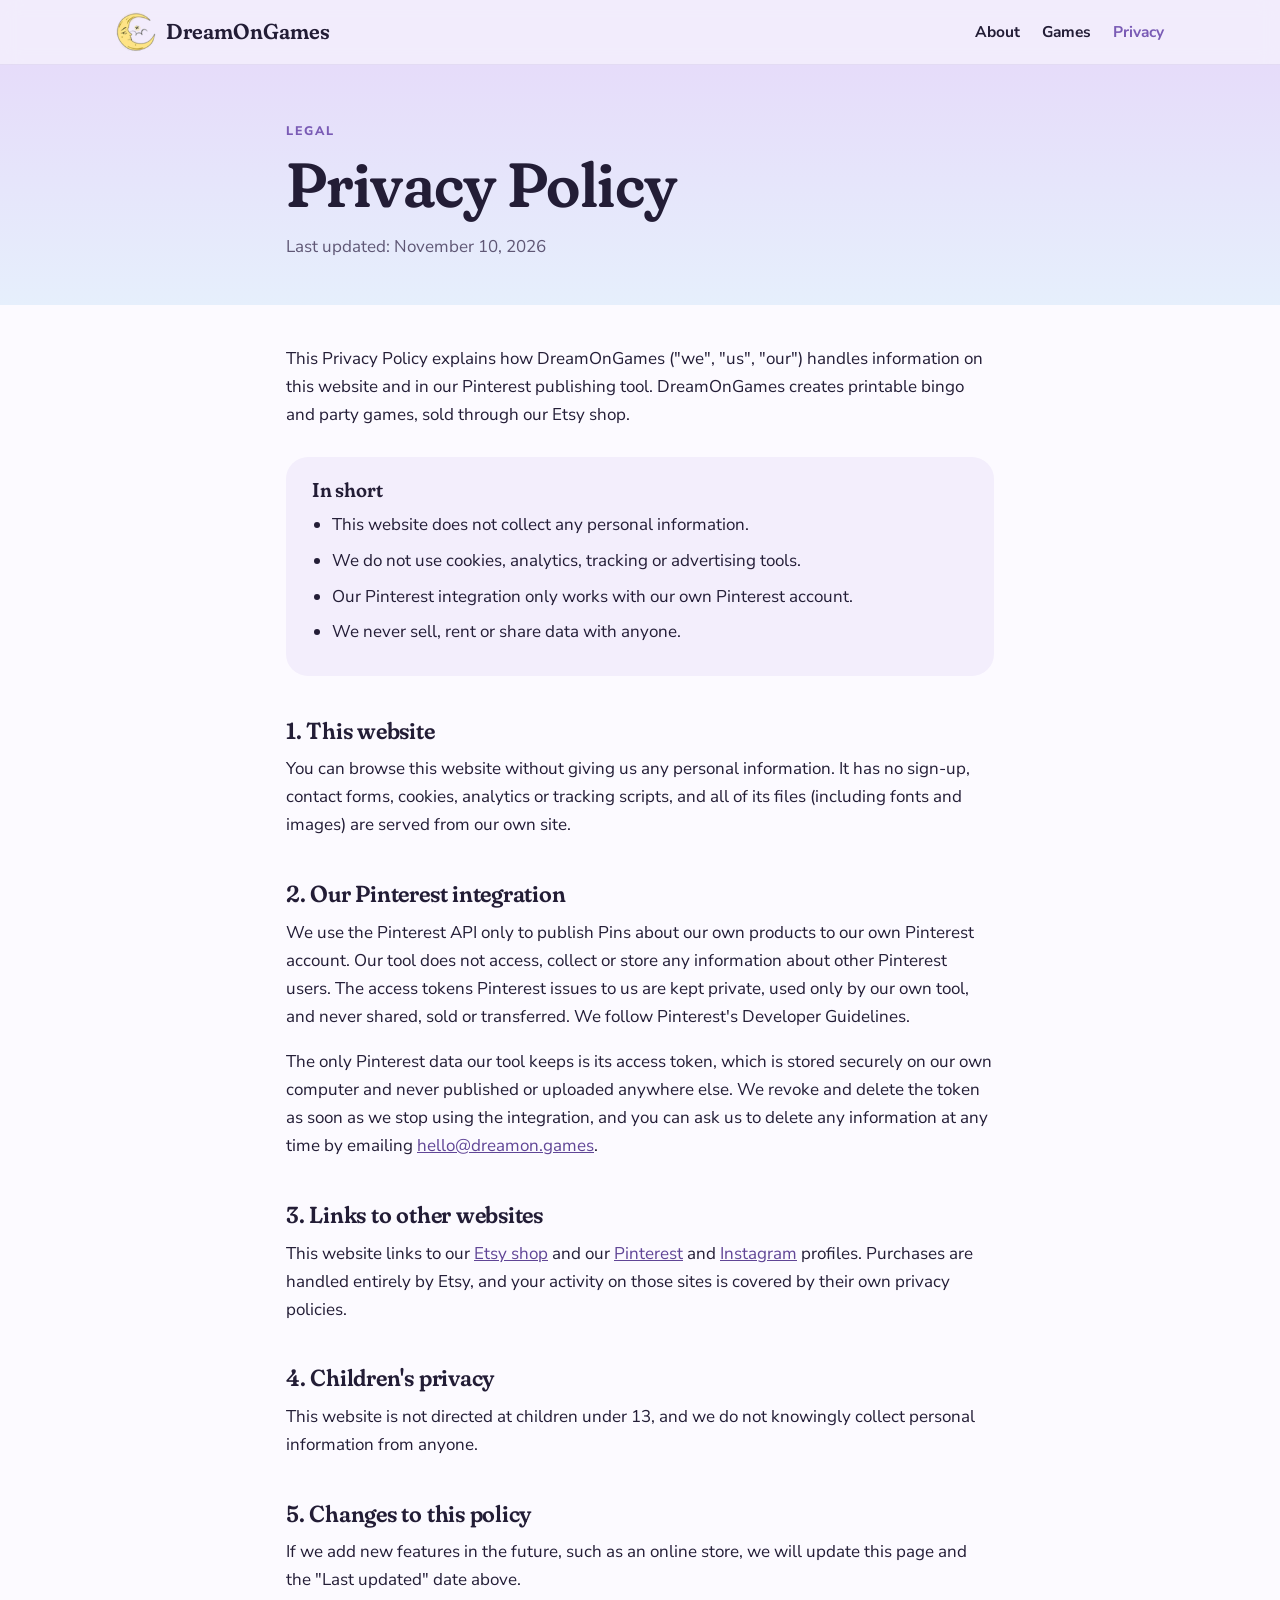
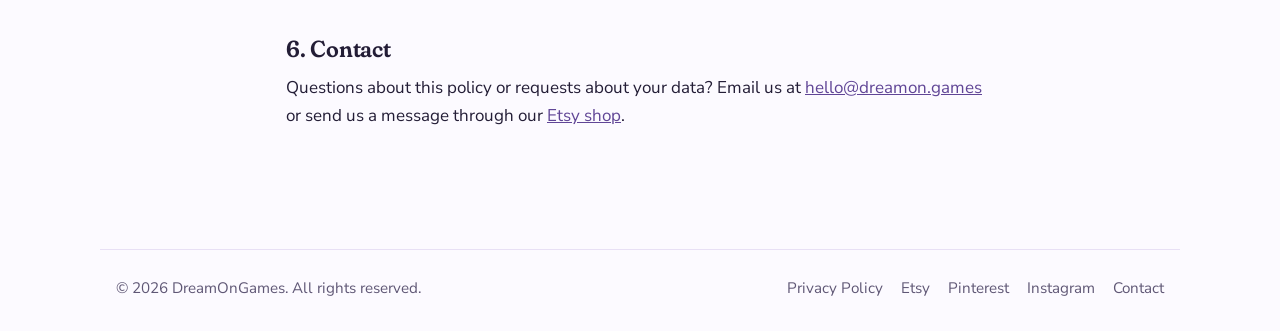
==== commit ab690af7: "Privacy Add contact email and data retention to privacy policy" ====
--- a/privacy.html
+++ b/privacy.html
@@ -8,6 +8,7 @@
   <link rel="preload" href="assets/fonts/fraunces.woff2" as="font" type="font/woff2" crossorigin>
   <link rel="preload" href="assets/fonts/nunito-sans.woff2" as="font" type="font/woff2" crossorigin>
   <link rel="stylesheet" href="assets/style.css">
+  <link rel="canonical" href="https://dreamon.games/privacy">
   <link rel="icon" type="image/png" href="assets/favicon.png">
   <link rel="apple-touch-icon" href="assets/apple-touch-icon.png">
   <meta name="theme-color" content="#ebe4fb">
@@ -15,14 +16,14 @@
 <body>
   <header class="site-header">
     <div class="container header-inner">
-      <a class="brand" href="index.html">
+      <a class="brand" href="/">
         <img src="assets/favicon.png" alt="" class="brand-icon" width="40" height="40">
         <span class="brand-name">DreamOnGames</span>
       </a>
       <nav class="nav">
-        <a href="index.html#about">About</a>
-        <a href="index.html#games">Games</a>
-        <a href="privacy.html" aria-current="page">Privacy</a>
+        <a href="/#about">About</a>
+        <a href="/#games">Games</a>
+        <a href="/privacy" aria-current="page">Privacy</a>
       </nav>
     </div>
   </header>
@@ -55,6 +56,8 @@
 
         <h2>2. Our Pinterest integration</h2>
         <p>We use the Pinterest API only to publish Pins about our own products to our own Pinterest account. Our tool does not access, collect or store any information about other Pinterest users. The access tokens Pinterest issues to us are kept private, used only by our own tool, and never shared, sold or transferred. We follow Pinterest's Developer Guidelines.</p>
+        <p>The only Pinterest data our tool keeps is its access token, which is stored securely on our own computer and never published or uploaded anywhere else. We revoke and delete the token as soon as we stop using the integration, and you can ask us to delete any information at any time by emailing <a href="mailto:hello@dreamon.games">hello@dreamon.games</a>.</p>
+
         <h2>3. Links to other websites</h2>
         <p>This website links to our <a href="https://www.etsy.com/shop/DreamOnGames" target="_blank" rel="noopener">Etsy shop</a> and our <a href="https://www.pinterest.com/dreamongames1/" target="_blank" rel="noopener">Pinterest</a> and <a href="https://www.instagram.com/dream_on_games" target="_blank" rel="noopener">Instagram</a> profiles. Purchases are handled entirely by Etsy, and your activity on those sites is covered by their own privacy policies.</p>
 
@@ -65,8 +68,7 @@
         <p>If we add new features in the future, such as an online store, we will update this page and the "Last updated" date above.</p>
 
         <h2>6. Contact</h2>
-        <!-- Domain alındıktan sonra burayı güncelle: <a href="mailto:hello@dreamon.games">hello@dreamon.games</a> -->
-        <p>Questions about this policy? Send us a message through our <a href="https://www.etsy.com/shop/DreamOnGames" target="_blank" rel="noopener">Etsy shop</a>.</p>
+        <p>Questions about this policy or requests about your data? Email us at <a href="mailto:hello@dreamon.games">hello@dreamon.games</a> or send us a message through our <a href="https://www.etsy.com/shop/DreamOnGames" target="_blank" rel="noopener">Etsy shop</a>.</p>
       </article>
     </section>
   </main>
@@ -75,10 +77,11 @@
     <div class="container footer-inner">
       <p>© 2026 DreamOnGames. All rights reserved.</p>
       <nav class="footer-nav">
-        <a href="privacy.html">Privacy Policy</a>
+        <a href="/privacy">Privacy Policy</a>
         <a href="https://www.etsy.com/shop/DreamOnGames" target="_blank" rel="noopener">Etsy</a>
         <a href="https://www.pinterest.com/dreamongames1/" target="_blank" rel="noopener">Pinterest</a>
         <a href="https://www.instagram.com/dream_on_games" target="_blank" rel="noopener">Instagram</a>
+        <a href="mailto:hello@dreamon.games">Contact</a>
       </nav>
     </div>
   </footer>
